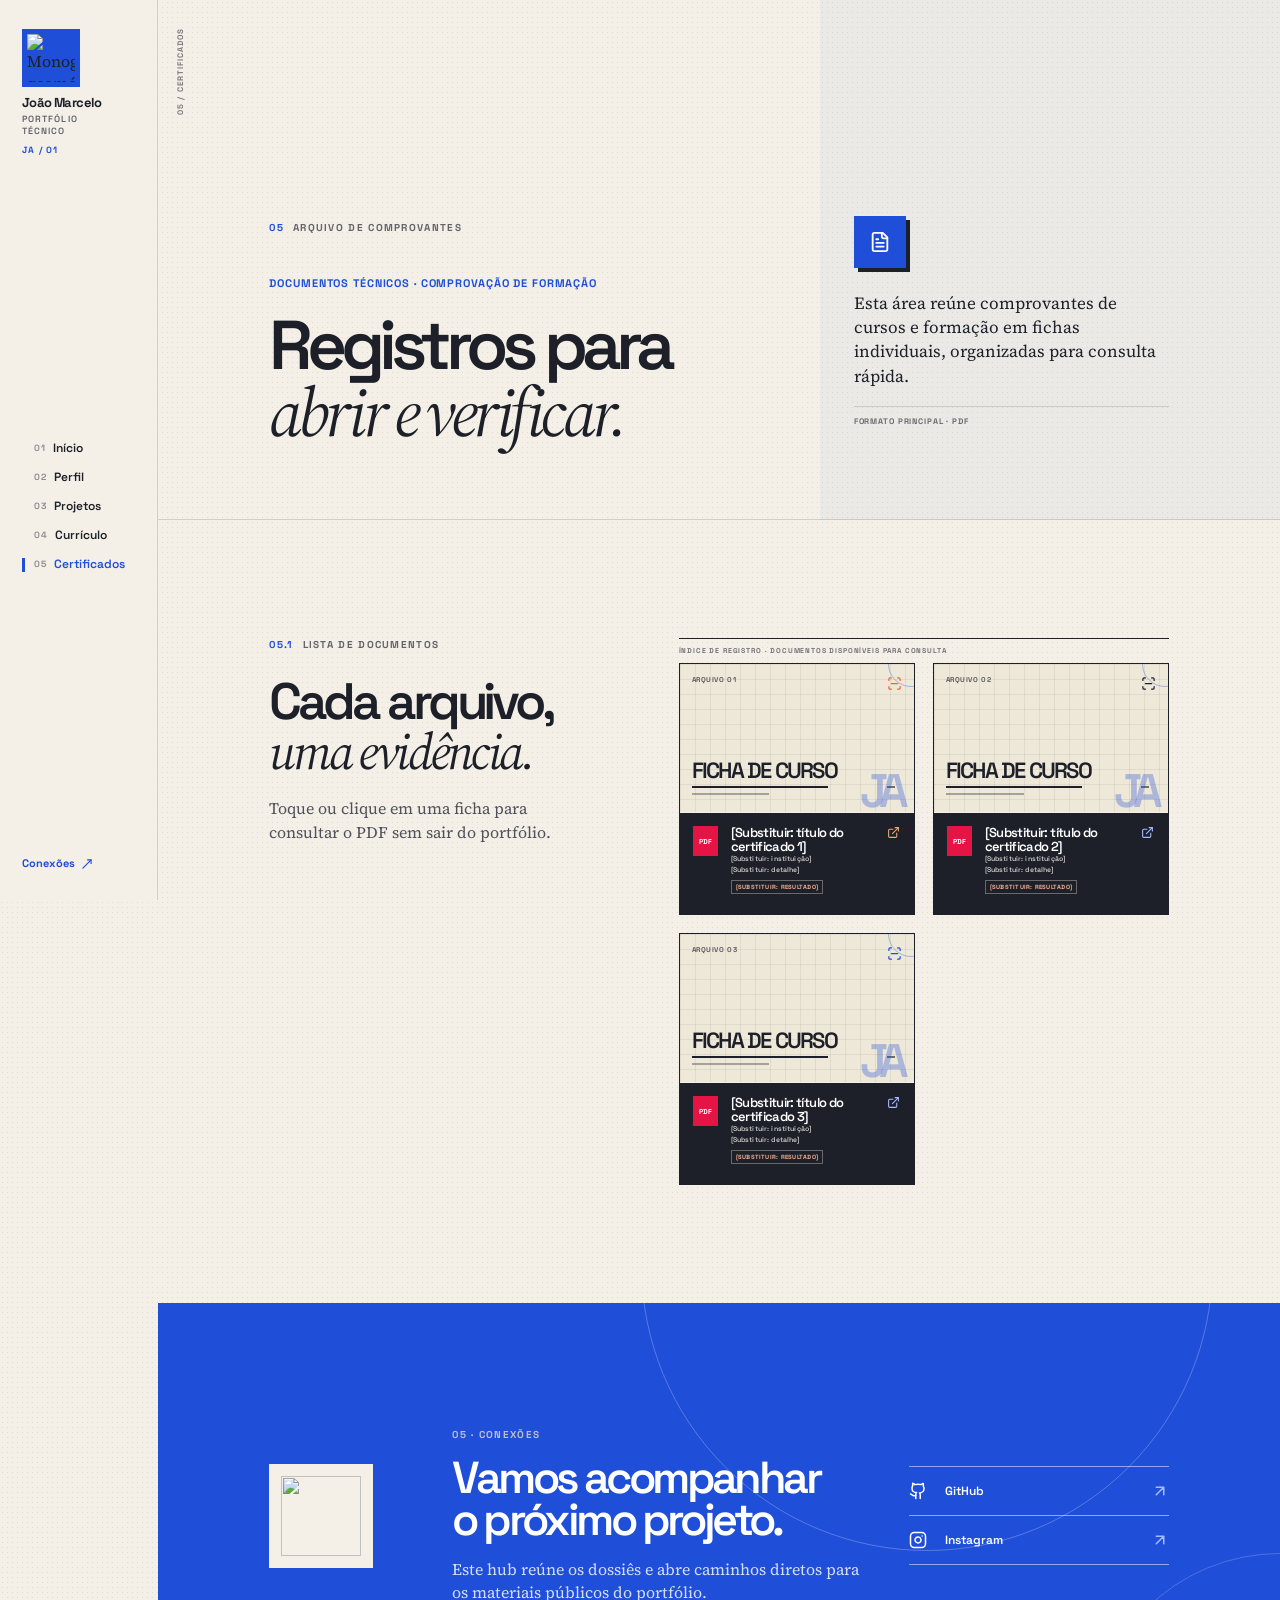
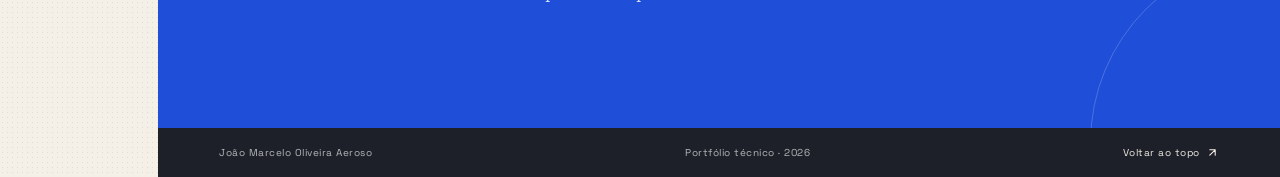
==== certificados/index.html @ 412d46f2 "Add files via upload" ====
<!doctype html>
<html lang="pt-BR">
<head>
  <meta charset="UTF-8" />
  <meta name="viewport" content="width=device-width, initial-scale=1.0, maximum-scale=1" />
  <meta name="description" content="Arquivo de certificados de João Marcelo: comprovantes de cursos e formação." />
  <link rel="icon" type="image/png" href="/assets/img/joao-ja-monogram_06718d45.png" />
  <link rel="preconnect" href="https://fonts.googleapis.com" />
  <link rel="preconnect" href="https://fonts.gstatic.com" crossorigin />
  <link href="https://fonts.googleapis.com/css2?family=Source+Serif+4:opsz,wght@8..60,400;8..60,500;8..60,600&family=Space+Grotesk:wght@400;500;600;700&display=swap" rel="stylesheet" />
  <link rel="stylesheet" href="/style.css" />
  <title>Certificados | João Marcelo</title>
</head>
<body>
  <div class="portfolio-frame">
    <aside class="side-rail" aria-label="Navegação do portfólio">
      <a href="/" class="rail-brand" aria-label="Página inicial de João Marcelo">
        <span class="rail-mark"><img src="/assets/img/joao-ja-monogram_06718d45.png" alt="Monograma geométrico JA" /></span>
        <span class="rail-brand-copy"><strong>João Marcelo</strong><small>Portfólio técnico</small></span>
        <i>JA / 01</i>
      </a>
      <nav class="rail-nav" aria-label="Páginas do portfólio">
        <a href="/" class="rail-nav-link"><span>01</span>Início</a>
        <a href="/perfil/" class="rail-nav-link"><span>02</span>Perfil</a>
        <a href="/projetos/" class="rail-nav-link"><span>03</span>Projetos</a>
        <a href="/curriculo/" class="rail-nav-link"><span>04</span>Currículo</a>
        <a href="/certificados/" class="rail-nav-link is-active" aria-current="page"><span>05</span>Certificados</a>
      </nav>
      <a class="rail-contact" href="#conexoes">Conexões <svg viewBox="0 0 24 24" width="24" height="24" fill="none" stroke="currentColor" stroke-width="2" stroke-linecap="round" stroke-linejoin="round" aria-hidden="true"><path d="M13 5H19V11"/><path d="M19 5L5 19"/></svg></a>
    </aside>

    <main class="route-shell" data-sheet="05 / CERTIFICADOS" id="top">
      <section class="certificates-hero" aria-labelledby="certificates-title">
        <div>
          <p class="folio-label"><span>05</span> Arquivo de comprovantes</p>
          <p class="eyebrow">Documentos técnicos · comprovação de formação</p>
          <h1 id="certificates-title">Registros para<br /><em>abrir e verificar.</em></h1>
        </div>
        <div class="certificates-hero-note">
          <span class="certificates-hero-icon"><svg viewBox="0 0 24 24" width="24" height="24" fill="none" stroke="currentColor" stroke-width="2" stroke-linecap="round" stroke-linejoin="round" aria-hidden="true"><path d="M15 2H6a2 2 0 0 0-2 2v16a2 2 0 0 0 2 2h12a2 2 0 0 0 2-2V7z"/><path d="M14 2v4a2 2 0 0 0 2 2h4"/><path d="M10 9H8"/><path d="M16 13H8"/><path d="M16 17H8"/></svg></span>
          <p>Esta área reúne comprovantes de cursos e formação em fichas individuais, organizadas para consulta rápida.</p>
          <small>Formato principal · PDF</small>
        </div>
      </section>

      <section class="certificates-archive" aria-labelledby="certificates-archive-title">
        <div class="certificates-heading">
          <p class="folio-label"><span>05.1</span> Lista de documentos</p>
          <h2 id="certificates-archive-title">Cada arquivo,<br /><em>uma evidência.</em></h2>
          <p>Toque ou clique em uma ficha para consultar o PDF sem sair do portfólio.</p>
        </div>

        <!--
          ATENÇÃO: os dados reais dos certificados (título, instituição, detalhe,
          resultado) não estavam incluídos no arquivo enviado — apenas o teste
          automatizado que os validava. Substitua os três cartões abaixo pelos
          dados reais e troque os arquivos em /assets/pdfs/.
        -->
        <div class="certificate-grid">
          <p class="certificate-grid-index">Índice de registro · documentos disponíveis para consulta</p>

          <button class="certificate-card accent-orange" type="button"
            data-pdf-id="01" data-pdf-title="[Substituir: título do certificado 1]"
            data-pdf-issuer="[Substituir: instituição]" data-pdf-detail="[Substituir: carga horária ou detalhe]"
            data-pdf-href="/assets/pdfs/certificado-01.pdf" aria-label="Abrir certificado 1 (placeholder)">
            <span class="certificate-card-preview" aria-hidden="true">
              <span class="certificate-card-code">Arquivo 01</span>
              <svg viewBox="0 0 24 24" width="24" height="24" fill="none" stroke="currentColor" stroke-width="2" stroke-linecap="round" stroke-linejoin="round"><path d="M3 7V5a2 2 0 0 1 2-2h2"/><path d="M17 3h2a2 2 0 0 1 2 2v2"/><path d="M21 17v2a2 2 0 0 1-2 2h-2"/><path d="M7 21H5a2 2 0 0 1-2-2v-2"/><path d="M7 12h10"/></svg>
              <strong>Ficha de curso</strong>
              <i></i><i></i><i></i>
              <b>JA</b>
            </span>
            <span class="certificate-card-label">
              <span class="certificate-pdf-badge">PDF</span>
              <span class="certificate-card-copy"><strong>[Substituir: título do certificado 1]</strong><small>[Substituir: instituição]</small><small>[Substituir: detalhe]</small><em>[Substituir: resultado]</em></span>
              <svg viewBox="0 0 24 24" width="24" height="24" fill="none" stroke="currentColor" stroke-width="2" stroke-linecap="round" stroke-linejoin="round"><path d="M15 3h6v6"/><path d="M10 14 21 3"/><path d="M18 13v6a2 2 0 0 1-2 2H5a2 2 0 0 1-2-2V8a2 2 0 0 1 2-2h6"/></svg>
            </span>
          </button>

          <button class="certificate-card accent-ink" type="button"
            data-pdf-id="02" data-pdf-title="[Substituir: título do certificado 2]"
            data-pdf-issuer="[Substituir: instituição]" data-pdf-detail="[Substituir: carga horária ou detalhe]"
            data-pdf-href="/assets/pdfs/certificado-02.pdf" aria-label="Abrir certificado 2 (placeholder)">
            <span class="certificate-card-preview" aria-hidden="true">
              <span class="certificate-card-code">Arquivo 02</span>
              <svg viewBox="0 0 24 24" width="24" height="24" fill="none" stroke="currentColor" stroke-width="2" stroke-linecap="round" stroke-linejoin="round"><path d="M3 7V5a2 2 0 0 1 2-2h2"/><path d="M17 3h2a2 2 0 0 1 2 2v2"/><path d="M21 17v2a2 2 0 0 1-2 2h-2"/><path d="M7 21H5a2 2 0 0 1-2-2v-2"/><path d="M7 12h10"/></svg>
              <strong>Ficha de curso</strong>
              <i></i><i></i><i></i>
              <b>JA</b>
            </span>
            <span class="certificate-card-label">
              <span class="certificate-pdf-badge">PDF</span>
              <span class="certificate-card-copy"><strong>[Substituir: título do certificado 2]</strong><small>[Substituir: instituição]</small><small>[Substituir: detalhe]</small><em>[Substituir: resultado]</em></span>
              <svg viewBox="0 0 24 24" width="24" height="24" fill="none" stroke="currentColor" stroke-width="2" stroke-linecap="round" stroke-linejoin="round"><path d="M15 3h6v6"/><path d="M10 14 21 3"/><path d="M18 13v6a2 2 0 0 1-2 2H5a2 2 0 0 1-2-2V8a2 2 0 0 1 2-2h6"/></svg>
            </span>
          </button>

          <button class="certificate-card" type="button"
            data-pdf-id="03" data-pdf-title="[Substituir: título do certificado 3]"
            data-pdf-issuer="[Substituir: instituição]" data-pdf-detail="[Substituir: carga horária ou detalhe]"
            data-pdf-href="/assets/pdfs/certificado-03.pdf" aria-label="Abrir certificado 3 (placeholder)">
            <span class="certificate-card-preview" aria-hidden="true">
              <span class="certificate-card-code">Arquivo 03</span>
              <svg viewBox="0 0 24 24" width="24" height="24" fill="none" stroke="currentColor" stroke-width="2" stroke-linecap="round" stroke-linejoin="round"><path d="M3 7V5a2 2 0 0 1 2-2h2"/><path d="M17 3h2a2 2 0 0 1 2 2v2"/><path d="M21 17v2a2 2 0 0 1-2 2h-2"/><path d="M7 21H5a2 2 0 0 1-2-2v-2"/><path d="M7 12h10"/></svg>
              <strong>Ficha de curso</strong>
              <i></i><i></i><i></i>
              <b>JA</b>
            </span>
            <span class="certificate-card-label">
              <span class="certificate-pdf-badge">PDF</span>
              <span class="certificate-card-copy"><strong>[Substituir: título do certificado 3]</strong><small>[Substituir: instituição]</small><small>[Substituir: detalhe]</small><em>[Substituir: resultado]</em></span>
              <svg viewBox="0 0 24 24" width="24" height="24" fill="none" stroke="currentColor" stroke-width="2" stroke-linecap="round" stroke-linejoin="round"><path d="M15 3h6v6"/><path d="M10 14 21 3"/><path d="M18 13v6a2 2 0 0 1-2 2H5a2 2 0 0 1-2-2V8a2 2 0 0 1 2-2h6"/></svg>
            </span>
          </button>
        </div>
      </section>

      <section class="shared-contact" id="conexoes" aria-labelledby="shared-contact-title">
        <div class="contact-seal"><img src="/assets/img/joao-ja-monogram_06718d45.png" alt="" /></div>
        <div class="contact-intro">
          <p class="folio-label inverse">05 · Conexões</p>
          <h2 id="shared-contact-title">Vamos acompanhar<br />o próximo projeto.</h2>
          <p>Este hub reúne os dossiês e abre caminhos diretos para os materiais públicos do portfólio.</p>
        </div>
        <div class="contact-list">
          <a href="https://github.com/jaeroso" target="_blank" rel="noreferrer"><svg viewBox="0 0 24 24" width="24" height="24" fill="none" stroke="currentColor" stroke-width="2" stroke-linecap="round" stroke-linejoin="round" aria-hidden="true"><path d="M15 22v-4a4.8 4.8 0 0 0-1-3.5c3 0 6-2 6-5.5.08-1.25-.27-2.48-1-3.5.28-1.15.28-2.35 0-3.5 0 0-1 0-3 1.5-2.64-.5-5.36-.5-8 0C6 1.5 5 1.5 5 1.5c-.3 1.15-.3 2.35 0 3.5A5.4 5.4 0 0 0 4 8.5C4 12 7 14 10 14a4.8 4.8 0 0 0-1 3.5V22"/><path d="M9 18c-4.51 2-5-2-7-2"/></svg> <span>GitHub</span><svg viewBox="0 0 24 24" width="24" height="24" fill="none" stroke="currentColor" stroke-width="2" stroke-linecap="round" stroke-linejoin="round" aria-hidden="true"><path d="M7 17 17 7M7 7h10v10"/></svg></a>
          <a href="https://www.instagram.com/p/DWhuLLMDFs2/" target="_blank" rel="noreferrer"><svg viewBox="0 0 24 24" width="24" height="24" fill="none" stroke="currentColor" stroke-width="2" stroke-linecap="round" stroke-linejoin="round" aria-hidden="true"><rect width="20" height="20" x="2" y="2" rx="5" ry="5"/><path d="M16 11.37A4 4 0 1 1 12.63 8 4 4 0 0 1 16 11.37z"/><path d="M17.5 6.5h.01"/></svg> <span>Instagram</span><svg viewBox="0 0 24 24" width="24" height="24" fill="none" stroke="currentColor" stroke-width="2" stroke-linecap="round" stroke-linejoin="round" aria-hidden="true"><path d="M7 17 17 7M7 7h10v10"/></svg></a>
        </div>
      </section>
      <footer class="site-footer">
        <span>João Marcelo Oliveira Aeroso</span>
        <span>Portfólio técnico · 2026</span>
        <a href="#top">Voltar ao topo <svg viewBox="0 0 24 24" width="24" height="24" fill="none" stroke="currentColor" stroke-width="2" stroke-linecap="round" stroke-linejoin="round" aria-hidden="true"><path d="M7 17 17 7M7 7h10v10"/></svg></a>
      </footer>
    </main>
  </div>

  <!-- Visualizador interno de PDF -->
  <div class="pdf-viewer-overlay">
    <div class="pdf-viewer-dialog" role="dialog" aria-modal="true">
      <div class="pdf-viewer-header">
        <div>
          <p data-pdf-eyebrow>Arquivo · Visualização interna</p>
          <h2 data-pdf-title>Título do certificado</h2>
          <p class="pdf-viewer-desc" data-pdf-desc>Instituição · detalhe</p>
        </div>
        <div class="pdf-viewer-actions">
          <a data-pdf-open href="#" target="_blank" rel="noreferrer">Abrir em nova aba <svg viewBox="0 0 24 24" width="24" height="24" fill="none" stroke="currentColor" stroke-width="2" stroke-linecap="round" stroke-linejoin="round" aria-hidden="true"><path d="M15 3h6v6"/><path d="M10 14 21 3"/><path d="M18 13v6a2 2 0 0 1-2 2H5a2 2 0 0 1-2-2V8a2 2 0 0 1 2-2h6"/></svg></a>
          <button class="pdf-viewer-close" type="button" aria-label="Fechar visualizador"><svg viewBox="0 0 24 24" width="24" height="24" fill="none" stroke="currentColor" stroke-width="2" stroke-linecap="round" stroke-linejoin="round" aria-hidden="true"><path d="M18 6 6 18"/><path d="m6 6 12 12"/></svg></button>
        </div>
      </div>
      <div class="pdf-viewer-canvas"><iframe data-pdf-frame src="" title="Visualização do certificado"></iframe></div>
    </div>
  </div>

  <script src="/script.js"></script>
</body>
</html>
---- style.css ----
/**
 * Estilo: Oficina Editorial — papel quente texturizado, grafite, Azul de Projeto #1F4ED8 e marcas laranja de registro.
 * Princípios: composição assimétrica de prancha, bordas retas, dados de arquivo e contraste claro/escuro.
 */

:root {
  --ink: #1d2028;
  --ink-soft: #4f515a;
  --paper: #f4f0e7;
  --paper-deep: #e9e2d5;
  --blue: #1f4ed8;
  --blue-dark: #14349a;
  --orange: #e46b31;
  --line: rgba(29, 32, 40, 0.16);
  --line-light: rgba(255, 255, 255, 0.22);
  --rail-width: 158px;
  --ease-out: cubic-bezier(0.23, 1, 0.32, 1);
  --ease-in-out: cubic-bezier(0.77, 0, 0.175, 1);
}

* { box-sizing: border-box; }
html { scroll-behavior: smooth; }
body { margin: 0; color: var(--ink); background-color: var(--paper); background-image: radial-gradient(rgba(29, 32, 40, 0.095) 0.65px, transparent 0.65px); background-size: 5px 5px; font-family: "Source Serif 4", Georgia, serif; }
body, button, a { -webkit-tap-highlight-color: transparent; }
a { color: inherit; text-decoration: none; }
button, a { font: inherit; }
h1, h2, h3, p { margin-top: 0; }
img { display: block; max-width: 100%; }
svg { display: block; }

.portfolio-frame { min-height: 100vh; }
.route-shell { min-height: 100vh; margin-left: var(--rail-width); position: relative; overflow: hidden; }
.route-shell::before { content: attr(data-sheet); position: absolute; z-index: 8; top: 28px; left: 18px; color: #7a787b; font: 700 8px/1 "Space Grotesk", sans-serif; letter-spacing: .13em; writing-mode: vertical-rl; transform: rotate(180deg); }
.side-rail { width: var(--rail-width); min-height: 100vh; padding: 29px 22px; background: rgba(244, 240, 231, .95); border-right: 1px solid var(--line); display: grid; grid-template-rows: auto 1fr auto; position: fixed; inset: 0 auto 0 0; z-index: 30; backdrop-filter: blur(14px); }
.rail-brand { display: flex; flex-direction: column; align-items: flex-start; gap: 9px; width: fit-content; }
.rail-mark { width: 58px; height: 58px; display: grid; place-items: center; background: var(--blue); overflow: hidden; }
.rail-mark img { width: 48px; height: 48px; object-fit: contain; }
.rail-brand-copy { display: flex; flex-direction: column; line-height: 1.05; }
.rail-brand-copy strong { font: 700 13px/1 "Space Grotesk", sans-serif; letter-spacing: -.045em; }
.rail-brand-copy small { max-width: 92px; margin-top: 4px; color: #60616a; font: 600 9px/1.35 "Space Grotesk", sans-serif; letter-spacing: .12em; text-transform: uppercase; }
.rail-brand i { color: var(--blue); font: 700 9px/1 "Space Grotesk", sans-serif; letter-spacing: .13em; font-style: normal; }
.rail-nav { align-self: center; display: flex; flex-direction: column; align-items: flex-start; gap: 17px; }
.rail-nav-link { display: flex; align-items: center; gap: 8px; position: relative; padding-left: 12px; color: var(--ink); font: 600 12px/1 "Space Grotesk", sans-serif; transition: color .18s var(--ease-out); }
.rail-nav-link span { color: #89878a; font-size: 9px; letter-spacing: .08em; }
.rail-nav-link::before { content: ""; width: 3px; height: 0; position: absolute; top: 0; left: 0; background: var(--blue); transition: height .2s var(--ease-out); }
.rail-nav-link:hover, .rail-nav-link.is-active { color: var(--blue); }
.rail-nav-link:hover::before, .rail-nav-link.is-active::before { height: 14px; }
.rail-contact { align-self: end; display: flex; align-items: center; gap: 5px; max-width: 86px; color: var(--blue); font: 700 11px/1.25 "Space Grotesk", sans-serif; }
.rail-contact svg { width: 14px; height: 14px; }

@media (min-width: 1101px) {
  .portfolio-frame { display: flex; align-items: flex-start; }
  .side-rail { position: sticky; top: 0; flex: 0 0 var(--rail-width); height: 100vh; }
  .route-shell { flex: 1 1 auto; width: min-content; min-width: 0; margin-left: 0; }
}

.folio-label, .eyebrow, .button, .text-link, .status-strip, .row-label, .site-footer, .training-list, .archive-topline, .archive-evidence, .repository-row, .path-links, .journey-card-head, .journey-card small { font-family: "Space Grotesk", sans-serif; }
.folio-label { display: flex; align-items: center; gap: 9px; color: #64636a; font-size: 10px; font-weight: 700; letter-spacing: .13em; text-transform: uppercase; }
.folio-label span { color: var(--blue); }
.folio-label.inverse { color: #bbc0c9; }
.folio-label.inverse span { color: #9bb5ff; }
.eyebrow { margin: 42px 0 13px; color: var(--blue); font-size: 11px; font-weight: 700; letter-spacing: .08em; text-transform: uppercase; }
h1, h2, h3 { font-family: "Space Grotesk", sans-serif; }
h1 { margin-bottom: 24px; font-size: clamp(48px, 5.4vw, 84px); font-weight: 600; line-height: .96; letter-spacing: -.087em; }
h1 em, h2 em { font-family: "Source Serif 4", Georgia, serif; font-weight: 400; letter-spacing: -.065em; }
h2 { font-size: clamp(38px, 4vw, 62px); font-weight: 600; line-height: .95; letter-spacing: -.08em; }
.button { display: inline-flex; align-items: center; justify-content: center; gap: 9px; padding: 14px 18px; border: 0; font-size: 12px; font-weight: 700; transition: transform .18s var(--ease-out), background .18s var(--ease-out), color .18s var(--ease-out); }
.button svg, .text-link svg { width: 15px; height: 15px; }
.button:hover { transform: translate(3px, -3px); }
.button:active { transform: scale(.97); }
.button-primary { color: white; background: var(--blue); box-shadow: 4px 4px 0 var(--ink); }
.button-primary:hover { background: var(--blue-dark); }
.button-light { color: var(--ink); background: var(--paper); }
.button-outline { color: white; border: 1px solid rgba(255, 255, 255, .7); }
.button-outline:hover { color: var(--ink); background: white; }
.text-link { display: inline-flex; align-items: center; gap: 7px; width: fit-content; padding-bottom: 3px; color: var(--ink); border-bottom: 1px solid currentColor; font-size: 12px; font-weight: 700; transition: color .18s var(--ease-out); }
.text-link:hover { color: var(--blue); }

/* Página inicial */
.home-hero { min-height: 690px; display: grid; grid-template-columns: minmax(0, .95fr) minmax(430px, 1.05fr); position: relative; border-bottom: 1px solid var(--line); }
.hero-copy { display: flex; flex-direction: column; align-items: flex-start; padding: clamp(64px, 9.5vw, 148px) 5vw 76px 8.7vw; }
.hero-copy h1 { max-width: 700px; }
.hero-summary { max-width: 485px; margin-bottom: 0; color: var(--ink-soft); font-size: 18px; line-height: 1.45; }
.hero-actions { display: flex; flex-wrap: wrap; align-items: center; gap: 22px; margin-top: 32px; }
.hero-art { min-height: 100%; position: relative; overflow: hidden; border-left: 1px solid var(--line); background: #dcd5c8; }
.hero-art > img { width: 100%; height: 100%; object-fit: cover; object-position: right center; mix-blend-mode: multiply; }
.hero-art::after { content: ""; position: absolute; inset: 0; background: linear-gradient(128deg, rgba(31, 78, 216, .08), transparent 53%), linear-gradient(0deg, rgba(29, 32, 40, .18), transparent 25%); pointer-events: none; }
.art-meta { z-index: 1; position: absolute; padding: 8px 10px; background: var(--paper); color: var(--ink); font: 600 9px/1 "Space Grotesk", sans-serif; letter-spacing: .13em; text-transform: uppercase; }
.art-meta b { margin-right: 5px; color: var(--orange); }
.art-meta-top { top: 20px; right: 22px; }
.art-meta-bottom { bottom: 20px; left: 22px; }
.hero-stamp { z-index: 2; position: absolute; top: 62%; left: 0; width: 138px; padding: 13px; color: white; background: var(--blue); font-family: "Space Grotesk", sans-serif; }
.hero-stamp small { display: block; font-size: 8px; letter-spacing: .1em; }
.hero-stamp strong { font-size: 16px; letter-spacing: -.05em; }
.hero-scroll { display: grid; place-items: center; position: absolute; bottom: 18px; left: 4.5vw; color: var(--blue); }
.hero-scroll svg { width: 19px; height: 19px; }
.status-strip { min-height: 126px; display: grid; grid-template-columns: 1.1fr 1fr; gap: 36px; align-items: center; padding: 0 8.7vw; border-bottom: 1px solid var(--line); }
.status-note { display: flex; align-items: flex-start; gap: 10px; max-width: 540px; }
.status-note svg { width: 18px; color: var(--orange); flex: 0 0 auto; }
.status-note p { margin: 0; font-size: 14px; font-weight: 500; line-height: 1.36; }
.status-stats { display: grid; grid-template-columns: repeat(3, 1fr); margin: 0; border-left: 1px solid var(--line); }
.status-stats div { padding-left: 24px; }
.status-stats dt { color: var(--blue); font-size: 27px; font-weight: 600; line-height: 1; letter-spacing: -.08em; }
.status-stats dd { margin: 4px 0 0; color: #6a6870; font-size: 9px; letter-spacing: .12em; text-transform: uppercase; }
.journey-section { display: grid; grid-template-columns: minmax(250px, .76fr) minmax(0, 1.24fr); gap: clamp(48px, 10vw, 150px); padding: 128px 8.7vw; }
.journey-aside { position: relative; }
.journey-aside::before { content: ""; position: absolute; top: 67px; left: -35px; width: 18px; height: 2px; background: var(--orange); }
.journey-aside h2 { margin: 29px 0 21px; }
.journey-aside > p:not(.folio-label) { max-width: 310px; color: #5b5b63; font-size: 16px; line-height: 1.48; }
.journey-aside .text-link { margin-top: 21px; }
.journey-track { display: grid; gap: 0; position: relative; margin: 0; padding: 0; list-style: none; border-top: 1px solid var(--ink); }
.journey-track::before { content: ""; width: 1px; position: absolute; top: 0; bottom: 0; left: 31px; background: var(--line); }
.journey-entry { display: grid; grid-template-columns: 64px 1fr; position: relative; min-height: 160px; border-bottom: 1px solid var(--line); }
.journey-node { z-index: 1; display: grid; place-items: center; width: 63px; height: 63px; margin-top: 23px; color: var(--blue); background: var(--paper); border: 1px solid var(--blue); font: 700 11px/1 "Space Grotesk", sans-serif; }
.journey-card { padding: 23px 26px 22px; position: relative; transition: background .22s var(--ease-out), transform .22s var(--ease-out); }
.journey-entry:hover .journey-card { background: rgba(31, 78, 216, .045); transform: translateX(6px); }
.journey-card-head { display: flex; justify-content: space-between; color: var(--blue); font-size: 9px; font-weight: 700; letter-spacing: .12em; }
.journey-card-head svg { width: 17px; height: 17px; color: var(--orange); }
.journey-card h3 { margin: 16px 0 9px; font-size: 27px; font-weight: 600; line-height: .98; letter-spacing: -.07em; }
.journey-card p { max-width: 470px; margin-bottom: 13px; color: #5b5b63; font-size: 14px; line-height: 1.45; }
.journey-card small { color: #5e5e67; font-size: 9px; font-weight: 700; letter-spacing: .1em; text-transform: uppercase; }
.dossier-index { display: grid; grid-template-columns: 1fr minmax(300px, .86fr); gap: 60px; padding: 109px 8.7vw; color: #f8f4ed; background: var(--ink); position: relative; }
.dossier-index::before { content: ""; width: 360px; height: 360px; position: absolute; right: -90px; top: -180px; border: 1px solid rgba(255, 255, 255, .14); border-radius: 50%; }
.index-heading { position: relative; }
.index-heading h2 { margin: 27px 0 0; }
.index-links { position: relative; border-top: 1px solid var(--line-light); }
.dossier-link { min-height: 105px; display: grid; grid-template-columns: 90px 1fr auto; align-items: center; gap: 16px; padding: 18px 0; border-bottom: 1px solid var(--line-light); transition: padding .2s var(--ease-out), color .2s var(--ease-out); }
.dossier-link:hover { padding-left: 10px; color: #b3c5ff; }
.dossier-link span { color: #a7a6aa; font: 700 9px/1 "Space Grotesk", sans-serif; letter-spacing: .11em; text-transform: uppercase; }
.dossier-link strong { max-width: 265px; font: 600 18px/1.05 "Space Grotesk", sans-serif; letter-spacing: -.05em; }
.dossier-link svg { width: 17px; height: 17px; color: #8da8ff; }

/* Perfil */
.profile-hero { min-height: 560px; display: grid; grid-template-columns: 1fr minmax(400px, .9fr); border-bottom: 1px solid var(--line); }
.profile-title-block { padding: clamp(76px, 10vw, 145px) 6vw 82px 8.7vw; }
.profile-title-block > p:last-child { max-width: 470px; margin-bottom: 0; color: var(--ink-soft); font-size: 18px; line-height: 1.48; }
.profile-register { display: flex; align-items: center; gap: 10px; width: fit-content; margin-top: 29px; padding: 7px 10px 7px 7px; border: 1px solid var(--line); font: 700 8px/1.35 "Space Grotesk", sans-serif; letter-spacing: .1em; text-transform: uppercase; }
.profile-register img { width: 30px; height: 30px; padding: 4px; background: var(--blue); object-fit: contain; }
.profile-visual { min-height: 100%; position: relative; overflow: hidden; background: var(--paper-deep); border-left: 1px solid var(--line); }
.profile-visual img { width: 100%; height: 100%; object-fit: cover; mix-blend-mode: multiply; }
.profile-visual::after { content: ""; position: absolute; inset: 0; background: linear-gradient(145deg, rgba(31, 78, 216, .12), transparent 58%); pointer-events: none; }
.visual-caption { position: absolute; z-index: 1; right: 20px; bottom: 20px; padding: 8px 10px; color: var(--ink); background: var(--paper); font: 700 9px/1 "Space Grotesk", sans-serif; letter-spacing: .12em; text-transform: uppercase; }
.practice-section { display: grid; grid-template-columns: minmax(235px, .7fr) minmax(0, 1.3fr); gap: clamp(48px, 9vw, 150px); padding: 127px 8.7vw; position: relative; }
.practice-section::after { content: "FICHA 02.2 · MODO DE OPERAÇÃO"; position: absolute; bottom: 38px; left: 8.7vw; color: #77747a; font: 700 8px/1 "Space Grotesk", sans-serif; letter-spacing: .13em; }
.practice-heading h2 { margin: 27px 0 0; }
.practice-list { border-top: 1px solid var(--ink); }
.practice-row { display: grid; grid-template-columns: 55px minmax(210px, 1fr) minmax(190px, .78fr); gap: 22px; align-items: center; position: relative; padding: 31px 0; overflow: hidden; border-bottom: 1px solid var(--line); }
.practice-row::before { content: ""; position: absolute; inset: 0 auto 0 0; width: 0; background: rgba(31, 78, 216, .045); transition: width .35s var(--ease-out); }
.practice-row:hover::before { width: 100%; }
.practice-row > * { position: relative; }
.practice-index { align-self: start; color: var(--orange); font: 700 12px/1 "Space Grotesk", sans-serif; }
.row-label { display: flex; align-items: center; gap: 8px; color: var(--blue); font-size: 10px; font-weight: 700; letter-spacing: .09em; text-transform: uppercase; }
.row-label svg { width: 15px; height: 15px; }
.practice-copy h3 { margin: 16px 0 11px; font-size: 31px; font-weight: 600; line-height: .98; letter-spacing: -.07em; }
.practice-copy p { max-width: 345px; margin-bottom: 16px; color: #5b5b63; font-size: 14px; line-height: 1.42; }
.practice-row > img { height: 170px; width: 100%; object-fit: cover; background: #dad3c5; mix-blend-mode: multiply; transition: transform .5s var(--ease-out); }
.practice-row:hover > img { transform: scale(1.04); }
.competency-section { padding: 115px 8.7vw 0; background: var(--paper-deep); }
.competency-intro { display: grid; grid-template-columns: 1fr 1fr; }
.competency-intro h2 { grid-column: 2; margin: 0 0 18px; }
.competency-intro > p:last-child { grid-column: 2; max-width: 380px; color: #5b5b63; font-size: 16px; line-height: 1.46; }
.competency-grid { display: grid; grid-template-columns: repeat(3, 1fr); margin-top: 52px; border-top: 1px solid var(--ink); }
.competency-card { min-height: 310px; padding: 20px 26px 28px; border-right: 1px solid var(--line); border-bottom: 1px solid var(--line); }
.competency-card:first-child { border-left: 1px solid var(--line); }
.competency-card > div { display: flex; justify-content: space-between; color: var(--blue); font: 700 11px/1 "Space Grotesk", sans-serif; }
.competency-card > div svg { width: 18px; height: 18px; }
.competency-card h3 { margin: 52px 0 11px; font-size: 28px; font-weight: 600; letter-spacing: -.06em; }
.competency-card p { color: #5d5d65; font-size: 14px; line-height: 1.4; }
.competency-card ul { display: flex; flex-wrap: wrap; gap: 6px; margin: 18px 0 0; padding: 0; list-style: none; }
.competency-card li { padding: 4px 6px; color: #3c3f49; border: 1px solid #c9c1b3; font: 600 9px/1 "Space Grotesk", sans-serif; letter-spacing: .05em; }
.profile-note { margin: 70px -8.7vw 0; display: flex; align-items: center; gap: 12px; padding: 24px 8.7vw; background: var(--paper); border-top: 1px solid var(--line); }
.profile-note svg { width: 18px; height: 18px; color: var(--orange); }
.profile-note p { margin: 0; color: #5b5b63; font-size: 14px; }
.profile-note strong { color: var(--ink); font-family: "Space Grotesk", sans-serif; }

/* Projetos */
.projects-hero { display: grid; grid-template-columns: 1.1fr .72fr; gap: 40px; padding: 112px 8.7vw 0; color: #f8f4ed; background: var(--ink); position: relative; overflow: hidden; }
.projects-hero::before { content: ""; width: 460px; height: 460px; position: absolute; top: -270px; right: 11%; border: 1px solid rgba(255, 255, 255, .16); border-radius: 50%; }
.projects-hero h1 { margin: 26px 0 44px; position: relative; }
.projects-hero > p { align-self: end; max-width: 330px; margin: 0 0 50px; color: #c4c1bb; font-size: 16px; line-height: 1.46; position: relative; }
.projects-hero > img { grid-column: 1 / -1; height: 242px; width: 100%; object-fit: cover; object-position: center 54%; opacity: .77; mix-blend-mode: screen; filter: saturate(.65) contrast(1.05); border-top: 1px solid var(--line-light); }
.project-media-register { position: absolute; right: 8.7vw; bottom: 12px; z-index: 2; padding: 8px 10px; color: var(--ink); background: var(--paper); font: 700 8px/1 "Space Grotesk", sans-serif; letter-spacing: .12em; text-transform: uppercase; }
.archive-grid { display: grid; grid-template-columns: 1.08fr .92fr; gap: 14px; padding: 14px 8.7vw 0; color: #f8f4ed; background: var(--ink); }
.archive-card { min-height: 422px; display: flex; flex-direction: column; justify-content: space-between; position: relative; overflow: hidden; padding: 22px; }
.archive-code { background-color: #272a32; background-image: linear-gradient(90deg, rgba(255, 255, 255, .055) 1px, transparent 1px), linear-gradient(0deg, rgba(255, 255, 255, .055) 1px, transparent 1px); background-size: 24px 24px; }
.archive-code::before { content: ""; width: 8px; height: 76%; position: absolute; left: 0; bottom: 0; background: var(--blue); }
.archive-model { background: #393b43; }
.archive-model::after { content: ""; width: 70%; height: 70%; position: absolute; right: -8%; top: 15%; border: 1px solid rgba(255, 255, 255, .25); transform: rotate(35deg); }
.archive-topline { display: flex; justify-content: space-between; align-items: center; position: relative; z-index: 2; font-size: 9px; font-weight: 700; letter-spacing: .12em; }
.archive-topline svg { width: 18px; height: 18px; }
.archive-card-copy { position: relative; z-index: 2; max-width: 370px; }
.archive-card-copy > p { margin-bottom: 11px; font: 700 10px/1 "Space Grotesk", sans-serif; letter-spacing: .1em; text-transform: uppercase; }
.archive-card-copy h2 { margin: 0 0 15px; font-size: clamp(35px, 3vw, 49px); }
.archive-card-copy > span { display: block; max-width: 345px; margin-bottom: 25px; font-size: 15px; line-height: 1.4; }
.archive-evidence { display: flex; flex-wrap: wrap; gap: 10px; position: relative; z-index: 2; padding-top: 10px; color: rgba(255, 255, 255, .77); border-top: 1px solid rgba(255, 255, 255, .32); font-size: 8px; letter-spacing: .09em; }
.archive-evidence span:nth-child(2) { color: #98b4ff; }
.archive-model .archive-evidence span:nth-child(2), .model-mark { color: #f1a174; }
.archive-watermark { position: absolute; right: 8px; bottom: -54px; color: rgba(73, 119, 255, .2); font: 600 230px/1 "Space Grotesk", sans-serif; letter-spacing: -.17em; }
.model-mark { z-index: 1; position: absolute; right: 20px; bottom: 20px; font: 600 39px/1 "Space Grotesk", sans-serif; letter-spacing: -.08em; }
.repository-section { display: grid; grid-template-columns: 1fr minmax(360px, .95fr); gap: 60px; padding: 112px 8.7vw; color: #f8f4ed; background: var(--ink); }
.repository-heading { position: relative; }
.repository-heading h2 { margin: 27px 0 0; }
.repository-heading > svg { position: absolute; right: 10%; bottom: 0; width: 48px; height: 48px; color: #5d77d8; }
.repository-list { align-self: center; border-top: 1px solid var(--line-light); }
.repository-row { display: grid; grid-template-columns: 42px 1fr auto auto; gap: 15px; align-items: center; padding: 20px 4px; border-bottom: 1px solid var(--line-light); transition: background .18s var(--ease-out), padding .18s var(--ease-out); }
.repository-row:hover { padding-right: 11px; padding-left: 11px; background: rgba(255, 255, 255, .06); }
.repository-row > span { color: #97b1ff; font-size: 9px; font-weight: 700; letter-spacing: .1em; }
.repository-row strong { font-size: 15px; font-weight: 600; letter-spacing: -.04em; }
.repository-row small { color: #bab8b3; font-size: 9px; font-weight: 700; letter-spacing: .1em; text-transform: uppercase; }
.repository-row svg { width: 16px; height: 16px; color: #97b1ff; }
.project-paths { display: grid; grid-template-columns: 1fr minmax(310px, .85fr); gap: 60px; padding: 86px 8.7vw 100px; color: #f8f4ed; background: #393b43; }
.project-paths h2 { margin: 27px 0 0; }
.path-links { border-top: 1px solid var(--line-light); }
.path-links a { display: grid; grid-template-columns: 28px 1fr auto; gap: 10px; align-items: center; padding: 20px 0; border-bottom: 1px solid var(--line-light); font-size: 12px; font-weight: 700; transition: color .18s var(--ease-out), padding .18s var(--ease-out); }
.path-links a:hover { padding-left: 8px; color: #aac0ff; }
.path-links svg { width: 18px; height: 18px; }

/* Currículo */
.curriculum-hero { min-height: 505px; display: grid; grid-template-columns: 1.15fr .45fr .7fr; gap: 40px; align-items: center; padding: 95px 8.7vw 76px; border-bottom: 1px solid var(--line); background: linear-gradient(90deg, transparent 0 67%, rgba(31, 78, 216, .055) 67% 100%); }
.curriculum-hero h1 { margin-bottom: 0; }
.curriculum-hero > p { align-self: end; margin-bottom: 0; color: var(--ink-soft); font-size: 16px; line-height: 1.48; }
.curriculum-stamp { width: 156px; height: 156px; align-self: end; justify-self: center; display: flex; flex-direction: column; justify-content: flex-end; padding: 16px; color: white; background: var(--blue); box-shadow: 5px 5px 0 var(--ink); font-family: "Space Grotesk", sans-serif; }
.curriculum-stamp img { width: 32px; height: 32px; margin-bottom: auto; object-fit: contain; filter: grayscale(1) brightness(0) invert(1); }
.curriculum-stamp span { font-size: 8px; font-weight: 700; letter-spacing: .1em; text-transform: uppercase; }
.curriculum-stamp strong { margin-top: 5px; font-size: 20px; line-height: .93; letter-spacing: -.07em; }
.training-section { display: grid; grid-template-columns: minmax(250px, .76fr) minmax(0, 1.24fr); gap: clamp(48px, 10vw, 145px); padding: 122px 8.7vw; position: relative; }
.training-section::after { content: "REGISTRO 04.1 · CONTINUIDADE"; position: absolute; bottom: 34px; left: 8.7vw; color: #77747a; font: 700 8px/1 "Space Grotesk", sans-serif; letter-spacing: .13em; }
.training-intro h2 { margin: 28px 0 21px; }
.training-intro > p:last-child { max-width: 310px; color: var(--ink-soft); font-size: 16px; line-height: 1.48; }
.training-list { margin: 0; padding: 0; list-style: none; border-top: 1px solid var(--ink); }
.training-list li { display: grid; grid-template-columns: 47px 1fr 150px 20px; gap: 16px; align-items: center; min-height: 116px; border-bottom: 1px solid var(--line); }
.training-list li > span { color: var(--orange); font-size: 11px; font-weight: 700; }
.training-list h3 { margin: 0 0 5px; font-size: 20px; font-weight: 600; letter-spacing: -.055em; }
.training-list p { margin: 0; color: var(--ink-soft); font-family: "Source Serif 4", serif; font-size: 14px; }
.training-list small { color: #6b6970; font-size: 9px; font-weight: 700; letter-spacing: .09em; text-transform: uppercase; }
.training-list svg { width: 17px; height: 17px; color: var(--blue); }
.toolset-section { padding: 109px 8.7vw 0; background: var(--paper-deep); }
.toolset-heading { display: grid; grid-template-columns: 1fr 1fr; }
.toolset-heading h2 { grid-column: 2; margin: 0; }
.toolset-grid { display: grid; grid-template-columns: repeat(3, 1fr); margin-top: 52px; border-top: 1px solid var(--ink); }
.toolset-grid article { min-height: 265px; padding: 20px 26px 30px; border-right: 1px solid var(--line); border-bottom: 1px solid var(--line); }
.toolset-grid article:first-child { border-left: 1px solid var(--line); }
.toolset-grid article > div { display: flex; align-items: center; justify-content: space-between; color: var(--blue); font: 700 11px/1 "Space Grotesk", sans-serif; }
.toolset-grid article svg { width: 19px; height: 19px; }
.toolset-grid h3 { margin: 44px 0 17px; font-size: 24px; font-weight: 600; line-height: .98; letter-spacing: -.065em; }
.toolset-grid ul { margin: 0; padding: 0; list-style: none; }
.toolset-grid li { padding: 7px 0; border-top: 1px solid rgba(29, 32, 40, .1); color: #595961; font-size: 13px; }
.curriculum-callout { display: grid; grid-template-columns: 100px 1fr auto; gap: 34px; align-items: center; margin: 76px 8.7vw 0; padding: 38px; background: var(--ink); color: #f8f4ed; position: relative; transform: translateY(0); }
.curriculum-callout > svg { width: 57px; height: 57px; color: #95adff; }
.curriculum-callout h2 { margin: 18px 0 0; font-size: clamp(31px, 3vw, 44px); }

/* Rodapé e contato compartilhado */
.shared-contact { min-height: 425px; display: grid; grid-template-columns: 142px 1fr 260px; gap: 41px; align-items: center; position: relative; overflow: hidden; padding: 80px 8.7vw; color: white; background: var(--blue); }
.shared-contact::before { content: ""; width: 570px; height: 570px; position: absolute; top: -324px; right: 6%; border: 1px solid rgba(255, 255, 255, .25); border-radius: 50%; }
.shared-contact::after { content: ""; width: 378px; height: 378px; position: absolute; right: -190px; bottom: -205px; border: 1px solid rgba(255, 255, 255, .2); border-radius: 50%; }
.contact-seal { z-index: 1; width: 104px; height: 104px; display: grid; place-items: center; background: var(--paper); }
.contact-seal img { width: 80px; height: 80px; object-fit: contain; }
.contact-intro, .contact-list { z-index: 1; }
.contact-intro h2 { margin: 16px 0; font-size: clamp(34px, 3.5vw, 52px); }
.contact-intro > p:last-child { max-width: 490px; margin-bottom: 0; color: rgba(255, 255, 255, .82); font-size: 16px; line-height: 1.42; }
.contact-list { display: flex; flex-direction: column; border-top: 1px solid rgba(255, 255, 255, .5); }
.contact-list a { display: grid; grid-template-columns: 28px 1fr auto; gap: 8px; align-items: center; padding: 15px 0; border-bottom: 1px solid rgba(255, 255, 255, .5); font: 600 12px/1 "Space Grotesk", sans-serif; transition: transform .2s var(--ease-out); }
.contact-list a:hover { transform: translateX(5px); }
.contact-list svg { width: 18px; height: 18px; }
.contact-list svg:last-child { color: #a9bbff; }
.site-footer { display: flex; justify-content: space-between; padding: 18px 4.8vw; color: #b7b7bc; background: var(--ink); font-size: 10px; letter-spacing: .05em; }
.site-footer a { display: flex; align-items: center; gap: 6px; color: #f2eee6; }
.site-footer svg { width: 13px; height: 13px; }
.not-found { min-height: 62vh; display: flex; flex-direction: column; align-items: flex-start; justify-content: center; padding: 110px 8.7vw; }
.not-found h1 { margin: 28px 0 18px; }
.not-found p:not(.folio-label) { max-width: 420px; color: var(--ink-soft); font-size: 17px; line-height: 1.48; }
.not-found .button { margin-top: 13px; }

/* Certificados */
.certificates-hero { min-height: 520px; display: grid; grid-template-columns: 1.12fr .88fr; align-items: end; padding: 112px 8.7vw 74px; border-bottom: 1px solid var(--line); background: linear-gradient(90deg, transparent 0 59%, rgba(31, 78, 216, .045) 59% 100%); }
.certificates-hero h1 { margin: 22px 0 0; }
.certificates-hero-note { align-self: stretch; display: flex; flex-direction: column; justify-content: end; max-width: 315px; margin-left: auto; padding: 20px 0; }
.certificates-hero-note p { margin: 23px 0 18px; font-size: 17px; line-height: 1.43; }
.certificates-hero-note small { padding-top: 10px; border-top: 1px solid var(--line); color: #6d6a70; font: 700 8px/1 "Space Grotesk", sans-serif; letter-spacing: .11em; text-transform: uppercase; }
.certificates-hero-icon { display: grid; place-items: center; width: 52px; height: 52px; color: white; background: var(--blue); box-shadow: 4px 4px 0 var(--ink); }
.certificates-hero-icon svg { width: 22px; height: 22px; }
.certificates-archive { display: grid; grid-template-columns: minmax(220px, .75fr) minmax(0, 1.25fr); gap: clamp(48px, 9vw, 136px); padding: 118px 8.7vw; }
.certificates-heading h2 { margin: 27px 0 21px; }
.certificates-heading > p:last-child { max-width: 290px; color: var(--ink-soft); font-size: 16px; line-height: 1.48; }
.certificate-grid { display: grid; grid-template-columns: repeat(2, minmax(0, 1fr)); gap: 18px; align-content: start; position: relative; padding-top: 24px; border-top: 1px solid var(--ink); }
.certificate-grid-index { grid-column: 1 / -1; position: absolute; top: 8px; left: 0; margin: 0; color: #737178; font: 700 7px/1 "Space Grotesk", sans-serif; letter-spacing: .12em; text-transform: uppercase; }
.certificate-card { min-height: 252px; display: grid; grid-template-rows: 1fr auto; padding: 0; overflow: hidden; color: var(--ink); background: var(--paper); border: 1px solid var(--ink); text-align: left; cursor: pointer; transition: transform .22s var(--ease-out), box-shadow .22s var(--ease-out), border-color .22s var(--ease-out); }
.certificate-card:hover, .certificate-card:focus-visible { z-index: 1; border-color: var(--blue); box-shadow: 7px 8px 0 rgba(31, 78, 216, .34); outline: 0; transform: translate(-3px, -4px) scale(1.025); }
.certificate-card:active { transform: translate(-1px, -1px) scale(.99); }
.certificate-card-preview { display: grid; grid-template-columns: 1fr auto; grid-template-rows: auto 1fr auto auto auto; gap: 5px; min-height: 148px; position: relative; padding: 12px; overflow: hidden; background-color: #eee8d9; background-image: linear-gradient(rgba(29, 32, 40, .07) 1px, transparent 1px), linear-gradient(90deg, rgba(29, 32, 40, .07) 1px, transparent 1px); background-size: 15px 15px; }
.certificate-card-preview::before { content: ""; width: 44px; height: 44px; position: absolute; top: -23px; right: -20px; border: 1px solid rgba(31, 78, 216, .35); border-radius: 50%; }
.certificate-card-code { color: #5f5c62; font: 700 7px/1 "Space Grotesk", sans-serif; letter-spacing: .08em; text-transform: uppercase; }
.certificate-card-preview > svg { width: 15px; height: 15px; color: var(--blue); }
.certificate-card-preview strong { grid-column: 1 / -1; align-self: end; max-width: 180px; font: 600 22px/.9 "Space Grotesk", sans-serif; letter-spacing: -.08em; text-transform: uppercase; }
.certificate-card-preview i { display: block; width: 72%; height: 2px; background: var(--ink); }
.certificate-card-preview i:nth-of-type(2) { width: 58%; opacity: .6; }
.certificate-card-preview i:nth-of-type(3) { width: 41%; opacity: .35; }
.certificate-card-preview b { position: absolute; right: 11px; bottom: -3px; color: rgba(31, 78, 216, .32); font: 600 47px/1 "Space Grotesk", sans-serif; letter-spacing: -.14em; }
.certificate-card-label { display: grid; grid-template-columns: 29px 1fr 14px; gap: 9px; align-items: start; min-height: 101px; padding: 13px; color: white; background: var(--ink); }
.certificate-pdf-badge { display: grid; place-items: center; width: 25px; height: 30px; padding-top: 1px; color: white; background: #e41445; font: 700 7px/1 "Space Grotesk", sans-serif; }
.certificate-card-copy { display: flex; flex-direction: column; min-width: 0; gap: 2px; }
.certificate-card-copy strong { font: 600 13px/1.05 "Space Grotesk", sans-serif; letter-spacing: -.05em; }
.certificate-card-copy small { color: #cbc9c7; font: 600 7px/1.25 "Space Grotesk", sans-serif; letter-spacing: .02em; }
.certificate-card-copy em { align-self: flex-start; margin-top: 3px; padding: 3px 4px; color: #f6b295; border: 1px solid rgba(244, 240, 231, .35); font: 700 6px/1 "Space Grotesk", sans-serif; font-style: normal; letter-spacing: .04em; text-transform: uppercase; }
.certificate-card-label > svg { width: 13px; height: 13px; color: #a7b9ff; }
.accent-orange .certificate-card-preview > svg { color: var(--orange); }
.accent-orange .certificate-card-label > svg { color: #f3a27b; }
.accent-ink .certificate-card-preview > svg { color: var(--ink); }

/* Visualizador de PDF (modal) */
.pdf-viewer-overlay { display: none; position: fixed; inset: 0; z-index: 50; background: rgba(29, 32, 40, .55); align-items: center; justify-content: center; padding: 24px; }
.pdf-viewer-overlay.is-open { display: flex; }
.pdf-viewer-dialog { width: min(1100px, 100%); max-height: calc(100dvh - 48px); display: flex; flex-direction: column; overflow: hidden; border: 1px solid var(--ink); background: var(--paper); box-shadow: 8px 8px 0 var(--blue); }
.pdf-viewer-header { min-height: 88px; display: flex; align-items: center; justify-content: space-between; gap: 18px; padding: 16px 19px; border-bottom: 1px solid var(--line); text-align: left; }
.pdf-viewer-header p { margin: 0 0 5px; color: var(--blue); font: 700 8px/1 "Space Grotesk", sans-serif; letter-spacing: .1em; text-transform: uppercase; }
.pdf-viewer-header h2 { margin: 0; font-size: 19px; letter-spacing: -.055em; }
.pdf-viewer-header .pdf-viewer-desc { margin-top: 4px; color: #65636a; font: 600 9px/1.3 "Space Grotesk", sans-serif; }
.pdf-viewer-actions { display: flex; align-items: center; gap: 13px; }
.pdf-viewer-actions a { display: inline-flex; align-items: center; gap: 6px; color: var(--blue); font: 700 9px/1 "Space Grotesk", sans-serif; letter-spacing: .04em; white-space: nowrap; }
.pdf-viewer-actions a svg { width: 13px; height: 13px; }
.pdf-viewer-close { display: grid; place-items: center; width: 31px; height: 31px; padding: 0; color: var(--ink); background: transparent; border: 1px solid var(--ink); cursor: pointer; }
.pdf-viewer-close:hover { color: white; background: var(--ink); }
.pdf-viewer-close svg { width: 16px; height: 16px; }
.pdf-viewer-canvas { height: min(72vh, 750px); background: #666; }
.pdf-viewer-canvas iframe { width: 100%; height: 100%; display: block; border: 0; }

@media (prefers-reduced-motion: no-preference) {
  .home-hero, .profile-hero, .projects-hero, .curriculum-hero, .journey-section, .practice-section, .training-section { animation: enter .68s var(--ease-out) both; }
  .hero-art, .profile-visual { animation: enter .72s .08s var(--ease-out) both; }
  @keyframes enter { from { opacity: 0; transform: translateY(16px); } to { opacity: 1; transform: translateY(0); } }
}

@media (max-width: 1100px) {
  :root { --rail-width: 0px; }
  .side-rail { width: 100%; min-height: 86px; height: 86px; padding: 0 5vw; display: grid; grid-template-columns: 1fr auto 1fr; grid-template-rows: 1fr; align-items: center; border-right: 0; border-bottom: 1px solid var(--line); }
  .rail-brand { flex-direction: row; align-items: center; gap: 11px; }
  .rail-mark { width: 43px; height: 43px; }
  .rail-mark img { width: 35px; height: 35px; }
  .rail-brand-copy small { max-width: none; }
  .rail-brand i { display: none; }
  .rail-nav { justify-self: center; align-self: center; flex-direction: row; gap: 23px; }
  .rail-nav-link { padding: 6px 0; }
  .rail-nav-link span { display: none; }
  .rail-nav-link::before { width: 0; height: 2px; top: auto; bottom: 0; transition: width .2s var(--ease-out); }
  .rail-nav-link:hover::before, .rail-nav-link.is-active::before { width: 100%; height: 2px; }
  .rail-contact { justify-self: end; align-self: center; max-width: none; }
  .route-shell { margin-left: 0; padding-top: 86px; }
  .route-shell::before { display: none; }
  .home-hero { grid-template-columns: 1fr; }
  .hero-copy { padding: 80px 9vw 55px; }
  .hero-art { min-height: 440px; border-top: 1px solid var(--line); border-left: 0; }
  .hero-art > img { max-height: 510px; object-position: center; }
  .hero-stamp { top: auto; bottom: 47px; }
  .hero-scroll { display: none; }
  .status-strip { grid-template-columns: 1fr; padding: 26px 9vw; }
  .status-stats { padding-top: 20px; border-top: 1px solid var(--line); border-left: 0; }
  .status-stats div { padding-left: 0; }
  .journey-section, .practice-section, .training-section { grid-template-columns: 1fr; gap: 49px; padding: 95px 9vw; }
  .journey-aside > p:not(.folio-label), .training-intro > p:last-child { max-width: 520px; }
  .practice-section::after, .training-section::after { left: 9vw; }
  .dossier-index, .repository-section, .project-paths { padding-right: 9vw; padding-left: 9vw; }
  .profile-hero { grid-template-columns: 1fr; }
  .profile-title-block { padding: 85px 9vw 61px; }
  .profile-visual { min-height: 420px; border-top: 1px solid var(--line); border-left: 0; }
  .competency-section, .toolset-section { padding-right: 9vw; padding-left: 9vw; }
  .profile-note { margin-right: -9vw; margin-left: -9vw; padding-right: 9vw; padding-left: 9vw; }
  .projects-hero { padding-right: 9vw; padding-left: 9vw; }
  .archive-grid { padding-right: 9vw; padding-left: 9vw; }
  .curriculum-hero { padding-right: 9vw; padding-left: 9vw; }
  .curriculum-callout { margin-right: 9vw; margin-left: 9vw; }
  .shared-contact { padding-right: 9vw; padding-left: 9vw; grid-template-columns: 100px 1fr; }
  .contact-list { grid-column: 2; }
  .site-footer { padding-right: 5vw; padding-left: 5vw; }
}

@media (max-width: 760px) {
  .side-rail { inset: 0 0 auto 0; bottom: auto; height: auto; min-height: 74px; padding: 11px 6vw; grid-template-columns: 1fr auto; grid-template-rows: auto auto; row-gap: 11px; }
  .rail-mark { width: 38px; height: 38px; }
  .rail-mark img { width: 31px; height: 31px; }
  .rail-brand-copy strong { font-size: 12px; }
  .rail-brand-copy small { font-size: 8px; }
  .rail-contact { font-size: 11px; }
  .rail-nav { grid-column: 1 / -1; grid-row: 2; justify-self: stretch; display: grid; grid-template-columns: repeat(5, 1fr); gap: 8px; }
  .rail-nav-link { justify-content: center; font-size: 10px; }
  .route-shell { padding-top: 118px; }
  .hero-copy, .profile-title-block { padding-right: 7vw; padding-left: 7vw; }
  .hero-copy { padding-top: 62px; }
  .eyebrow { margin-top: 34px; }
  h1 { font-size: clamp(43px, 13vw, 62px); }
  .hero-summary { font-size: 16px; }
  .hero-art { min-height: 310px; }
  .art-meta-top { top: 13px; right: 13px; }
  .art-meta-bottom { bottom: 13px; left: 13px; }
  .status-strip { padding: 23px 7vw; }
  .status-stats { gap: 10px; }
  .status-stats dt { font-size: 23px; }
  .journey-section, .practice-section, .training-section { padding: 79px 7vw; }
  .journey-aside::before { top: 70px; left: 0; }
  .practice-section::after, .training-section::after { left: 7vw; bottom: 27px; font-size: 7px; }
  .journey-track::before { left: 23px; }
  .journey-entry { grid-template-columns: 48px 1fr; }
  .journey-node { width: 47px; height: 47px; margin-top: 19px; font-size: 9px; }
  .journey-card { padding: 19px 2px 19px 19px; }
  .journey-card h3 { font-size: 24px; }
  .dossier-index { grid-template-columns: 1fr; gap: 37px; padding: 77px 7vw; }
  .dossier-link { grid-template-columns: 76px 1fr auto; min-height: 92px; }
  .dossier-link strong { font-size: 15px; }
  .profile-visual { min-height: 310px; }
  .practice-row { grid-template-columns: 27px 1fr; gap: 14px; padding: 27px 0; }
  .practice-row > img { grid-column: 2; height: 190px; }
  .practice-copy h3 { font-size: 28px; }
  .competency-section, .toolset-section { padding-right: 7vw; padding-left: 7vw; }
  .competency-intro, .toolset-heading { grid-template-columns: 1fr; }
  .competency-intro h2, .competency-intro > p:last-child, .toolset-heading h2 { grid-column: 1; }
  .competency-intro h2, .toolset-heading h2 { margin-top: 28px; }
  .competency-grid, .toolset-grid { grid-template-columns: 1fr; margin-top: 34px; }
  .competency-card, .competency-card:first-child, .toolset-grid article, .toolset-grid article:first-child { min-height: auto; border-left: 1px solid var(--line); }
  .competency-card h3 { margin-top: 30px; }
  .profile-note { margin: 60px -7vw 0; padding-right: 7vw; padding-left: 7vw; }
  .projects-hero { grid-template-columns: 1fr; gap: 10px; padding: 76px 7vw 0; }
  .projects-hero h1 { margin-bottom: 20px; }
  .projects-hero > p { margin-bottom: 28px; }
  .projects-hero > img { height: 180px; }
  .archive-grid { grid-template-columns: 1fr; padding: 14px 7vw 0; }
  .archive-card { min-height: 345px; }
  .repository-section, .project-paths { grid-template-columns: 1fr; gap: 39px; padding: 76px 7vw; }
  .repository-heading > svg { display: none; }
  .repository-row { grid-template-columns: 32px 1fr auto; }
  .repository-row svg { display: none; }
  .project-paths { padding-bottom: 78px; }
  .curriculum-hero { grid-template-columns: 1fr; gap: 28px; min-height: auto; padding: 76px 7vw; background: linear-gradient(90deg, transparent 0 72%, rgba(31, 78, 216, .055) 72% 100%); }
  .curriculum-stamp { justify-self: start; align-self: auto; width: 132px; height: 132px; }
  .training-list li { grid-template-columns: 32px 1fr 18px; gap: 12px; padding: 21px 0; }
  .training-list small { display: none; }
  .toolset-grid h3 { margin-top: 31px; }
  .curriculum-callout { grid-template-columns: 1fr; gap: 20px; margin: 60px 7vw 0; padding: 28px; }
  .curriculum-callout > svg { width: 42px; height: 42px; }
  .shared-contact { grid-template-columns: 1fr; gap: 28px; padding: 68px 7vw; }
  .contact-seal { width: 77px; height: 77px; }
  .contact-seal img { width: 59px; height: 59px; }
  .contact-list { grid-column: 1; }
  .site-footer { display: grid; gap: 8px; padding: 16px 7vw; }
  .site-footer span:nth-child(2) { display: none; }
  .not-found { padding: 78px 7vw; }
  .certificates-hero { grid-template-columns: 1fr; gap: 34px; min-height: auto; padding: 76px 7vw; }
  .certificates-hero-note { max-width: 420px; margin-left: 0; padding: 0; }
  .certificates-archive { grid-template-columns: 1fr; gap: 46px; padding: 78px 7vw; }
  .certificate-grid { grid-template-columns: 1fr; }
  .certificate-card { min-height: 268px; }
  .pdf-viewer-dialog { max-height: calc(100dvh - 20px); box-shadow: 4px 4px 0 var(--blue); }
  .pdf-viewer-header { align-items: flex-start; padding: 14px; }
  .pdf-viewer-header h2 { font-size: 16px; }
  .pdf-viewer-actions a { display: none; }
  .pdf-viewer-canvas { height: min(72dvh, 650px); }
}
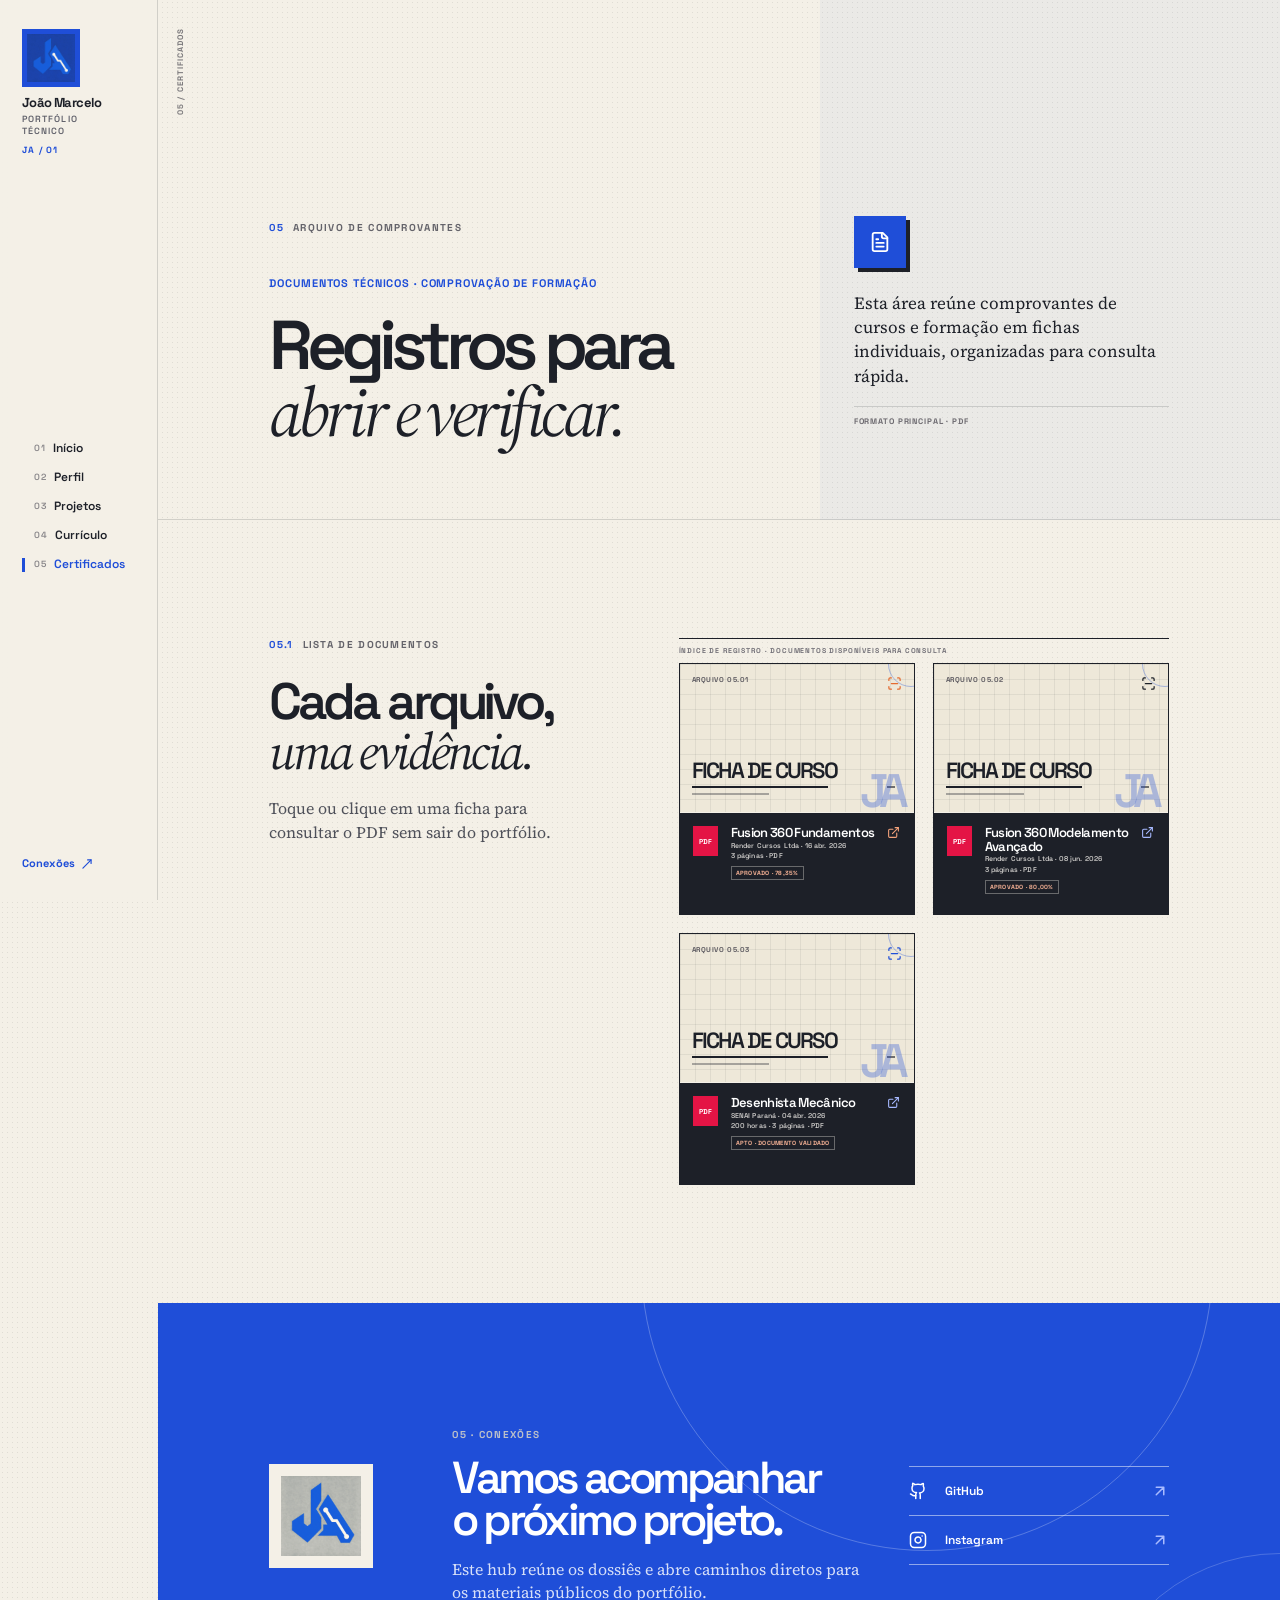
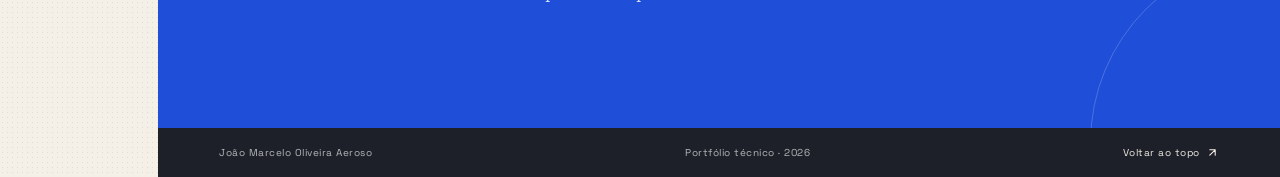
==== commit 2913681c: "Add files via upload" ====
--- a/certificados/index.html
+++ b/certificados/index.html
@@ -4,27 +4,27 @@
   <meta charset="UTF-8" />
   <meta name="viewport" content="width=device-width, initial-scale=1.0, maximum-scale=1" />
   <meta name="description" content="Arquivo de certificados de João Marcelo: comprovantes de cursos e formação." />
-  <link rel="icon" type="image/png" href="/assets/img/joao-ja-monogram_06718d45.png" />
+  <link rel="icon" type="image/png" href="../assets/img/joao-ja-monogram_06718d45.png" />
   <link rel="preconnect" href="https://fonts.googleapis.com" />
   <link rel="preconnect" href="https://fonts.gstatic.com" crossorigin />
   <link href="https://fonts.googleapis.com/css2?family=Source+Serif+4:opsz,wght@8..60,400;8..60,500;8..60,600&family=Space+Grotesk:wght@400;500;600;700&display=swap" rel="stylesheet" />
-  <link rel="stylesheet" href="/style.css" />
+  <link rel="stylesheet" href="../style.css" />
   <title>Certificados | João Marcelo</title>
 </head>
 <body>
   <div class="portfolio-frame">
     <aside class="side-rail" aria-label="Navegação do portfólio">
-      <a href="/" class="rail-brand" aria-label="Página inicial de João Marcelo">
-        <span class="rail-mark"><img src="/assets/img/joao-ja-monogram_06718d45.png" alt="Monograma geométrico JA" /></span>
+      <a href="../index.html" class="rail-brand" aria-label="Página inicial de João Marcelo">
+        <span class="rail-mark"><img src="../assets/img/joao-ja-monogram_06718d45.png" alt="Monograma geométrico JA" /></span>
         <span class="rail-brand-copy"><strong>João Marcelo</strong><small>Portfólio técnico</small></span>
         <i>JA / 01</i>
       </a>
       <nav class="rail-nav" aria-label="Páginas do portfólio">
-        <a href="/" class="rail-nav-link"><span>01</span>Início</a>
-        <a href="/perfil/" class="rail-nav-link"><span>02</span>Perfil</a>
-        <a href="/projetos/" class="rail-nav-link"><span>03</span>Projetos</a>
-        <a href="/curriculo/" class="rail-nav-link"><span>04</span>Currículo</a>
-        <a href="/certificados/" class="rail-nav-link is-active" aria-current="page"><span>05</span>Certificados</a>
+        <a href="../index.html" class="rail-nav-link"><span>01</span>Início</a>
+        <a href="../perfil/index.html" class="rail-nav-link"><span>02</span>Perfil</a>
+        <a href="../projetos/index.html" class="rail-nav-link"><span>03</span>Projetos</a>
+        <a href="../curriculo/index.html" class="rail-nav-link"><span>04</span>Currículo</a>
+        <a href="../certificados/index.html" class="rail-nav-link is-active" aria-current="page"><span>05</span>Certificados</a>
       </nav>
       <a class="rail-contact" href="#conexoes">Conexões <svg viewBox="0 0 24 24" width="24" height="24" fill="none" stroke="currentColor" stroke-width="2" stroke-linecap="round" stroke-linejoin="round" aria-hidden="true"><path d="M13 5H19V11"/><path d="M19 5L5 19"/></svg></a>
     </aside>
@@ -50,21 +50,15 @@
           <p>Toque ou clique em uma ficha para consultar o PDF sem sair do portfólio.</p>
         </div>
 
-        <!--
-          ATENÇÃO: os dados reais dos certificados (título, instituição, detalhe,
-          resultado) não estavam incluídos no arquivo enviado — apenas o teste
-          automatizado que os validava. Substitua os três cartões abaixo pelos
-          dados reais e troque os arquivos em /assets/pdfs/.
-        -->
         <div class="certificate-grid">
           <p class="certificate-grid-index">Índice de registro · documentos disponíveis para consulta</p>
 
           <button class="certificate-card accent-orange" type="button"
-            data-pdf-id="01" data-pdf-title="[Substituir: título do certificado 1]"
-            data-pdf-issuer="[Substituir: instituição]" data-pdf-detail="[Substituir: carga horária ou detalhe]"
-            data-pdf-href="/assets/pdfs/certificado-01.pdf" aria-label="Abrir certificado 1 (placeholder)">
+            data-pdf-id="01" data-pdf-title="Fusion 360 Fundamentos"
+            data-pdf-issuer="Render Cursos Ltda" data-pdf-detail="16 abr. 2026 · 3 páginas · PDF"
+            data-pdf-href="../assets/pdfs/fusion-360-fundamentos_8c559e8e.pdf" aria-label="Abrir certificado Fusion 360 Fundamentos">
             <span class="certificate-card-preview" aria-hidden="true">
-              <span class="certificate-card-code">Arquivo 01</span>
+              <span class="certificate-card-code">Arquivo 05.01</span>
               <svg viewBox="0 0 24 24" width="24" height="24" fill="none" stroke="currentColor" stroke-width="2" stroke-linecap="round" stroke-linejoin="round"><path d="M3 7V5a2 2 0 0 1 2-2h2"/><path d="M17 3h2a2 2 0 0 1 2 2v2"/><path d="M21 17v2a2 2 0 0 1-2 2h-2"/><path d="M7 21H5a2 2 0 0 1-2-2v-2"/><path d="M7 12h10"/></svg>
               <strong>Ficha de curso</strong>
               <i></i><i></i><i></i>
@@ -72,17 +66,17 @@
             </span>
             <span class="certificate-card-label">
               <span class="certificate-pdf-badge">PDF</span>
-              <span class="certificate-card-copy"><strong>[Substituir: título do certificado 1]</strong><small>[Substituir: instituição]</small><small>[Substituir: detalhe]</small><em>[Substituir: resultado]</em></span>
+              <span class="certificate-card-copy"><strong>Fusion 360 Fundamentos</strong><small>Render Cursos Ltda · 16 abr. 2026</small><small>3 páginas · PDF</small><em>Aprovado · 78,35%</em></span>
               <svg viewBox="0 0 24 24" width="24" height="24" fill="none" stroke="currentColor" stroke-width="2" stroke-linecap="round" stroke-linejoin="round"><path d="M15 3h6v6"/><path d="M10 14 21 3"/><path d="M18 13v6a2 2 0 0 1-2 2H5a2 2 0 0 1-2-2V8a2 2 0 0 1 2-2h6"/></svg>
             </span>
           </button>
 
           <button class="certificate-card accent-ink" type="button"
-            data-pdf-id="02" data-pdf-title="[Substituir: título do certificado 2]"
-            data-pdf-issuer="[Substituir: instituição]" data-pdf-detail="[Substituir: carga horária ou detalhe]"
-            data-pdf-href="/assets/pdfs/certificado-02.pdf" aria-label="Abrir certificado 2 (placeholder)">
+            data-pdf-id="02" data-pdf-title="Fusion 360 Modelamento Avançado"
+            data-pdf-issuer="Render Cursos Ltda" data-pdf-detail="08 jun. 2026 · 3 páginas · PDF"
+            data-pdf-href="../assets/pdfs/fusion-360-modelamento-avancado_cf3acd7a.pdf" aria-label="Abrir certificado Fusion 360 Modelamento Avançado">
             <span class="certificate-card-preview" aria-hidden="true">
-              <span class="certificate-card-code">Arquivo 02</span>
+              <span class="certificate-card-code">Arquivo 05.02</span>
               <svg viewBox="0 0 24 24" width="24" height="24" fill="none" stroke="currentColor" stroke-width="2" stroke-linecap="round" stroke-linejoin="round"><path d="M3 7V5a2 2 0 0 1 2-2h2"/><path d="M17 3h2a2 2 0 0 1 2 2v2"/><path d="M21 17v2a2 2 0 0 1-2 2h-2"/><path d="M7 21H5a2 2 0 0 1-2-2v-2"/><path d="M7 12h10"/></svg>
               <strong>Ficha de curso</strong>
               <i></i><i></i><i></i>
@@ -90,17 +84,17 @@
             </span>
             <span class="certificate-card-label">
               <span class="certificate-pdf-badge">PDF</span>
-              <span class="certificate-card-copy"><strong>[Substituir: título do certificado 2]</strong><small>[Substituir: instituição]</small><small>[Substituir: detalhe]</small><em>[Substituir: resultado]</em></span>
+              <span class="certificate-card-copy"><strong>Fusion 360 Modelamento Avançado</strong><small>Render Cursos Ltda · 08 jun. 2026</small><small>3 páginas · PDF</small><em>Aprovado · 80,00%</em></span>
               <svg viewBox="0 0 24 24" width="24" height="24" fill="none" stroke="currentColor" stroke-width="2" stroke-linecap="round" stroke-linejoin="round"><path d="M15 3h6v6"/><path d="M10 14 21 3"/><path d="M18 13v6a2 2 0 0 1-2 2H5a2 2 0 0 1-2-2V8a2 2 0 0 1 2-2h6"/></svg>
             </span>
           </button>
 
           <button class="certificate-card" type="button"
-            data-pdf-id="03" data-pdf-title="[Substituir: título do certificado 3]"
-            data-pdf-issuer="[Substituir: instituição]" data-pdf-detail="[Substituir: carga horária ou detalhe]"
-            data-pdf-href="/assets/pdfs/certificado-03.pdf" aria-label="Abrir certificado 3 (placeholder)">
+            data-pdf-id="03" data-pdf-title="Desenhista Mecânico"
+            data-pdf-issuer="SENAI Paraná" data-pdf-detail="04 abr. 2026 · 200 horas · 3 páginas · PDF"
+            data-pdf-href="../assets/pdfs/desenhista-mecanico-senai_863c82e2.pdf" aria-label="Abrir certificado Desenhista Mecânico">
             <span class="certificate-card-preview" aria-hidden="true">
-              <span class="certificate-card-code">Arquivo 03</span>
+              <span class="certificate-card-code">Arquivo 05.03</span>
               <svg viewBox="0 0 24 24" width="24" height="24" fill="none" stroke="currentColor" stroke-width="2" stroke-linecap="round" stroke-linejoin="round"><path d="M3 7V5a2 2 0 0 1 2-2h2"/><path d="M17 3h2a2 2 0 0 1 2 2v2"/><path d="M21 17v2a2 2 0 0 1-2 2h-2"/><path d="M7 21H5a2 2 0 0 1-2-2v-2"/><path d="M7 12h10"/></svg>
               <strong>Ficha de curso</strong>
               <i></i><i></i><i></i>
@@ -108,7 +102,7 @@
             </span>
             <span class="certificate-card-label">
               <span class="certificate-pdf-badge">PDF</span>
-              <span class="certificate-card-copy"><strong>[Substituir: título do certificado 3]</strong><small>[Substituir: instituição]</small><small>[Substituir: detalhe]</small><em>[Substituir: resultado]</em></span>
+              <span class="certificate-card-copy"><strong>Desenhista Mecânico</strong><small>SENAI Paraná · 04 abr. 2026</small><small>200 horas · 3 páginas · PDF</small><em>Apto · documento validado</em></span>
               <svg viewBox="0 0 24 24" width="24" height="24" fill="none" stroke="currentColor" stroke-width="2" stroke-linecap="round" stroke-linejoin="round"><path d="M15 3h6v6"/><path d="M10 14 21 3"/><path d="M18 13v6a2 2 0 0 1-2 2H5a2 2 0 0 1-2-2V8a2 2 0 0 1 2-2h6"/></svg>
             </span>
           </button>
@@ -116,7 +110,7 @@
       </section>
 
       <section class="shared-contact" id="conexoes" aria-labelledby="shared-contact-title">
-        <div class="contact-seal"><img src="/assets/img/joao-ja-monogram_06718d45.png" alt="" /></div>
+        <div class="contact-seal"><img src="../assets/img/joao-ja-monogram_06718d45.png" alt="" /></div>
         <div class="contact-intro">
           <p class="folio-label inverse">05 · Conexões</p>
           <h2 id="shared-contact-title">Vamos acompanhar<br />o próximo projeto.</h2>
@@ -153,6 +147,6 @@
     </div>
   </div>
 
-  <script src="/script.js"></script>
+  <script src="../script.js"></script>
 </body>
 </html>
